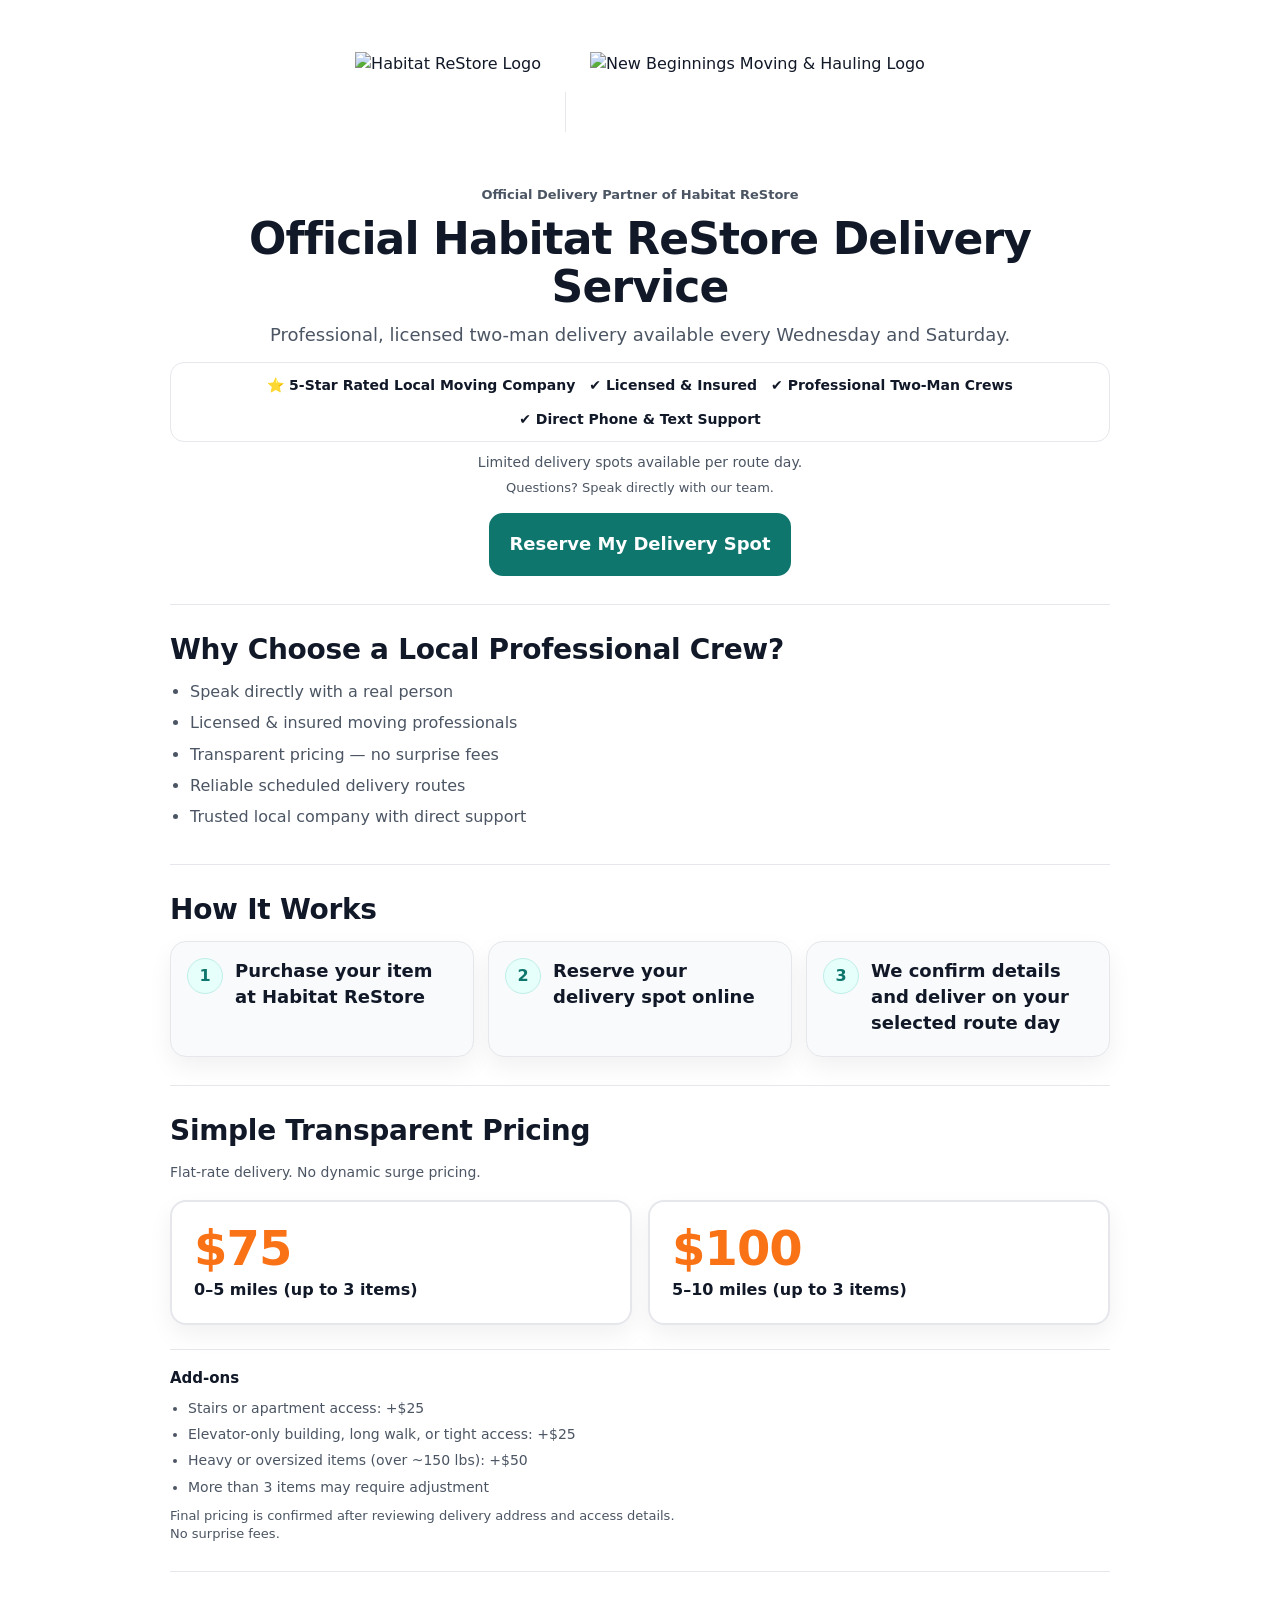
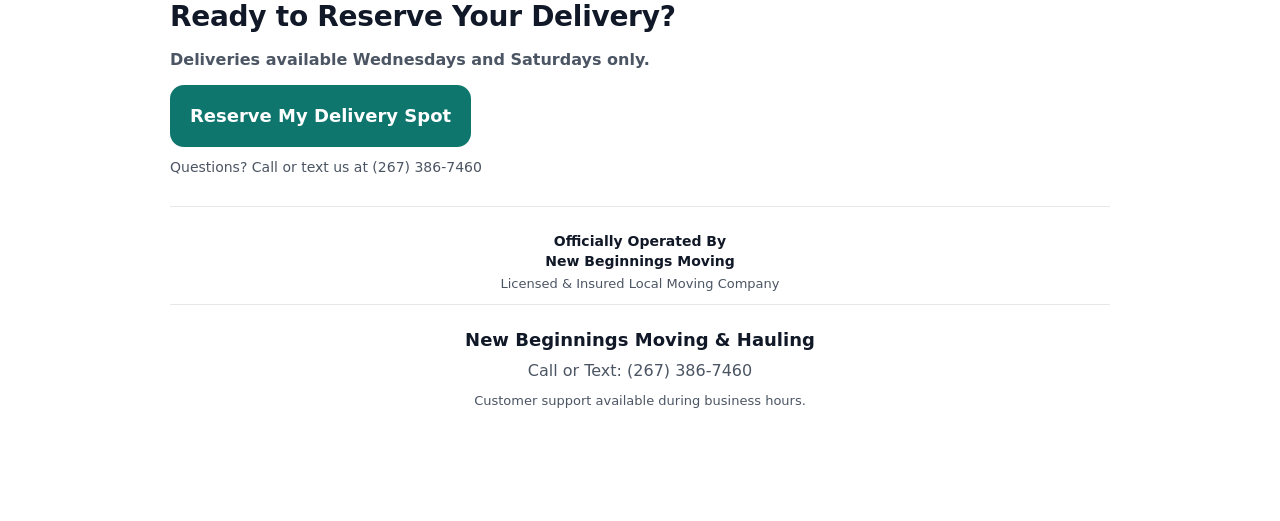
==== index.html @ 978c225a "Rename Home.html to index.html" ====
<!doctype html>
<html lang="en">
<head>
  <meta charset="utf-8" />
  <meta name="viewport" content="width=device-width, initial-scale=1" />
  <title>Habitat ReStore Delivery | New Beginnings Moving & Hauling</title>
  <meta name="description" content="Schedule your Habitat ReStore Delivery with simple, transparent pricing. $75 (0–5 miles) or $100 (5–10 miles). Book via Calendly." />
  <link rel="stylesheet" href="Style.css">
  <link rel="icon" href="https://ucarecdn.com/dc355bc6-8b2e-4a32-876d-1211179829e2/Icon.ico">
</head>

<body>
  <main class="wrap">

    <!-- SECTION 1: TOP / HERO -->
    <section class="hero" aria-label="Hero">
<div class="partner-logos">
    <img src="https://ucarecdn.com/562669d3-bc48-45a2-b106-86c645cd6267/habitatrestorelogotwocolortransparentbackground.png" alt="Habitat ReStore Logo">
    <div class="logo-divider"></div>
    <img src="https://ucarecdn.com/c38a730b-ea31-41b5-84cf-328a54388acd/Untitled1.png" alt="New Beginnings Moving & Hauling Logo">
  </div>

      <div class="hero-topline">Official Delivery Partner of Habitat ReStore</div>

      <h1>Official Habitat ReStore Delivery Service</h1>

      <p>Professional, licensed two-man delivery available every Wednesday and Saturday.</p>

      <div class="trust-strip" aria-label="Trust Strip">
        <div>⭐ 5-Star Rated Local Moving Company</div>
        <div>✔ Licensed &amp; Insured</div>
        <div>✔ Professional Two-Man Crews</div>
        <div>✔ Direct Phone &amp; Text Support</div>
      </div>

      <div class="urgency">Limited delivery spots available per route day.</div>
<div class="reassurance">
  Questions? Speak directly with our team.
</div>
      <div class="btn-row">
        <!-- Replace the # with your Calendly link -->
        <a class="btn" href="#" target="_blank" rel="noopener">Reserve My Delivery Spot</a>
      </div>
    </section>

    <!-- NEW SECTION: WHY CHOOSE -->
    <section aria-label="Why choose a local professional crew">
      <h2>Why Choose a Local Professional Crew?</h2>
      <ul class="clean-bullets">
        <li>Speak directly with a real person</li>
        <li>Licensed &amp; insured moving professionals</li>
        <li>Transparent pricing — no surprise fees</li>
        <li>Reliable scheduled delivery routes</li>
        <li>Trusted local company with direct support</li>
      </ul>
    </section>

    <!-- SECTION: HOW IT WORKS (UPDATED SIMPLE FORMAT) -->
    <section aria-label="How it works">
      <h2>How It Works</h2>

      <div class="grid">
        <div class="card step">
          <div class="badge">1</div>
          <div>
            <h3>Purchase your item at Habitat ReStore</h3>
          </div>
        </div>

        <div class="card step">
          <div class="badge">2</div>
          <div>
            <h3>Reserve your delivery spot online</h3>
          </div>
        </div>

        <div class="card step">
          <div class="badge">3</div>
          <div>
            <h3>We confirm details and deliver on your selected route day</h3>
          </div>
        </div>
      </div>
    </section>

    <!-- SECTION: PRICING (UPDATED) -->
   <section aria-label="Pricing">
 <h2>Simple Transparent Pricing</h2>
<p class="pricing-subline">
  Flat-rate delivery. No dynamic surge pricing.
</p>

  <div class="pricing">
    <!-- $75 Card -->
    <div class="price-card">
      <p class="price">$75</p>
      <div class="price-sub">0–5 miles (up to 3 items)</div>
    </div>

    <!-- $100 Card -->
    <div class="price-card">
      <p class="price">$100</p>
      <div class="price-sub">5–10 miles (up to 3 items)</div>
    </div>
  </div>

  <!-- Add-ons Box -->
  <div class="addons-box">
    <h3>Add-ons</h3>
    <ul>
      <li>Stairs or apartment access: +$25</li>
      <li>Elevator-only building, long walk, or tight access: +$25</li>
      <li>Heavy or oversized items (over ~150 lbs): +$50</li>
      <li>More than 3 items may require adjustment</li>
    </ul>

    <div class="pricing-note">
      Final pricing is confirmed after reviewing delivery address and access details.<br>
      No surprise fees.
    </div>
  </div>
</section>

    <!-- FINAL CTA SECTION (BEFORE FOOTER) -->
    <section aria-label="Final call to action">
      <h2>Ready to Reserve Your Delivery?</h2>
      <p class="cta-sub">Deliveries available Wednesdays and Saturdays only.</p>

      <!-- Replace the # with your Calendly link -->
      <a class="btn" href="#" target="_blank" rel="noopener">Reserve My Delivery Spot</a>

      <div class="cta-small">Questions? Call or text us at (267) 386-7460</div>
    </section>

    <!-- FOOTER -->
     <section class="powered-by">
  <div>Officially Operated By <br>New Beginnings Moving
</div>
  <div>Licensed &amp; Insured Local Moving Company</div>
</section>
    <footer class="footer" aria-label="Footer">
      <div class="name">New Beginnings Moving &amp; Hauling</div>
      <div class="contact">Call or Text: (267) 386-7460</div>
      <small>Customer support available during business hours.</small>
    </footer>

  </main>
</body>
</html>
---- Style.css ----
:root{
  --bg:#ffffff;
  --text:#111827;
  --muted:#4b5563;
  --border:#e5e7eb;
  --card:#f9fafb;
  --accent:#0f766e;  /* teal */
  --accent-dark:#0b5f58;
  --orange:#f97316;  /* orange highlight */
  --shadow: 0 10px 25px rgba(0,0,0,.06);
  --radius:16px;
  --max: 980px;
}

*{ box-sizing:border-box; }
body{
  margin:0;
  font-family: system-ui, -apple-system, Segoe UI, Roboto, Helvetica, Arial, "Apple Color Emoji","Segoe UI Emoji";
  color:var(--text);
  background:var(--bg);
  line-height:1.45;
}

a{ color:inherit; }

.wrap{
  max-width: var(--max);
  margin: 0 auto;
  padding: 20px 16px;
  padding-bottom: 80px; /* helps prevent mobile footer cutoff */
}

section{
  padding: 28px 0;
  border-top: 1px solid var(--border);
}

section:first-of-type{
  border-top: 0;
  padding-top: 18px;
}

.hero{
  padding: 18px 0 28px;
  text-align: center;
}

.hero-topline{
  font-size: 13px;
  color: var(--muted);
  font-weight: 700;
  margin-bottom: 10px;
}

h1{
  margin: 0 0 10px;
  font-size: clamp(28px, 4.8vw, 44px);
  letter-spacing: -0.02em;
  line-height: 1.1;
}

h2{
  margin: 0 0 14px;
  font-size: clamp(20px, 3.4vw, 28px);
  letter-spacing: -0.01em;
  line-height: 1.2;
}

p{
  margin: 0 0 14px;
  font-size: 16px;
  color: var(--muted);
}

.trust{
  margin-top: 10px;
  font-size: 14px;
  color: var(--muted);
  text-align: center;
}
.reassurance{
  margin-top: 6px;
  font-size: 13px;
  color: var(--muted);
}
/* New trust strip + urgency */
.trust-strip{
  margin: 14px auto 10px;
  padding: 12px 16px;
  border-radius: 14px;
  border: 1px solid var(--border);
  background: #ffffff;
  display: flex;
  flex-wrap: wrap;          /* allows wrapping on small screens */
  justify-content: center;  /* center everything */
  align-items: center;
  gap: 14px;
  font-size: 14px;
  font-weight: 600;
  color: var(--text);
}

.urgency{
  margin-top: 8px;
  font-size: 14px;
  color: var(--muted);
  font-weight: 400;
}

.btn{
  display: inline-flex;
  align-items:center;
  justify-content:center;
  width: 100%;
  max-width: 420px;
  padding: 16px 18px;
  border-radius: 14px;
  background: var(--accent);
  color: #fff;
  text-decoration:none;
  font-weight: 700;
  font-size: 18px;
  border: 2px solid var(--accent);
}

.btn:focus{
  outline: 3px solid rgba(15,118,110,.25);
  outline-offset: 2px;
}

.btn:hover{
  background: var(--accent-dark);
  border-color: var(--accent-dark);
}

.btn-row{
  margin-top: 16px;
}

.grid{
  display: grid;
  gap: 14px;
}

.card{
  background: var(--card);
  border: 1px solid var(--border);
  border-radius: var(--radius);
  padding: 16px;
  box-shadow: var(--shadow);
}

.step{
  display:flex;
  gap: 12px;
  align-items:flex-start;
}

.badge{
  flex: 0 0 auto;
  width: 36px;
  height: 36px;
  border-radius: 999px;
  background: #e6fffb;
  border: 1px solid #bfeee8;
  display:flex;
  align-items:center;
  justify-content:center;
  font-weight: 800;
  color: var(--accent);
}

.step h3{
  margin: 0 0 4px;
  font-size: 18px;
  color: var(--text);
}

.step p{
  margin:0;
  font-size: 15px;
  color: var(--muted);
}

/* Clean bullets used in new sections */
.clean-bullets{
  margin: 0;
  padding-left: 20px;
  color: var(--muted);
  font-size: 16px;
}
.clean-bullets li{ margin: 8px 0; }

/* Pricing emphasis (orange highlights) */
.pricing-strong{
  border: 1px solid var(--border);
  border-radius: var(--radius);
  background: #ffffff;
  box-shadow: var(--shadow);
  padding: 16px;
}

.price-line{
  display: flex;
  gap: 10px;
  align-items: baseline;
  padding: 10px 0;
  border-top: 1px solid var(--border);
}
.price-line:first-child{ border-top: 0; }

.price-amount{
  font-size: 40px;
  font-weight: 900;
  letter-spacing:-0.02em;
  line-height: 1;
  color: var(--orange);
  min-width: 88px;
}
.price-detail{
  font-size: 16px;
  color: var(--text);
  font-weight: 700;
}

.addons{
  margin-top: 14px;
  padding: 14px;
  border-radius: 14px;
  border: 1px solid var(--border);
  background: #ffffff;
}

.addons-title{
  font-weight: 900;
  color: var(--text);
  margin-bottom: 8px;
}

.pricing-note{
  margin-top: 12px;
  color: var(--muted);
  font-size: 14px;
  line-height: 1.4;
}

.footer{
  border-top: 1px solid var(--border);
  padding: 22px 0 30px;
  text-align: center;
}

.footer .name{
  font-weight: 900;
  font-size: 18px;
  margin-bottom: 6px;
}

.footer .contact{
  font-size: 16px;
  color: var(--muted);
  margin-bottom: 6px;
}

.footer small{
  color: var(--muted);
  font-size: 13px;
}

.cta-small{
  margin-top: 10px;
  font-size: 14px;
  color: var(--muted);
}

.cta-sub{
  font-weight: 700;
}

/* Desktop enhancements while staying simple */
@media (min-width: 720px){
  .wrap{ padding: 34px 20px 80px; }
  .grid{ grid-template-columns: repeat(3, 1fr); }
  .btn{ width: auto; }
  .hero p{ font-size: 18px; }
  .trust-strip{ text-align: center; }
}

/* PRICING CARDS (retain strong look) */
.pricing{
  display:grid;
  gap: 16px;
}

.price-card{
  background: #ffffff;
  border: 2px solid var(--border);
  border-radius: var(--radius);
  padding: 22px;
  box-shadow: var(--shadow);
  text-align: left;
}

.price{
  font-size: 48px;
  font-weight: 900;
  letter-spacing:-0.02em;
  margin: 0 0 6px;
  line-height: 1;
  color: var(--orange); /* keep orange highlight */
}

.price-sub{
  font-size: 16px;
  font-weight: 700;
  color: var(--text);
}

/* Softer Add-ons Section */
.addons-box{
  margin-top: 24px;
  padding: 18px 0 0;
  border-top: 1px solid var(--border); /* thin divider above */
  background: transparent;            /* remove card look */
}

.addons-box h3{
  margin: 0 0 8px;
  font-size: 15px;        /* smaller */
  font-weight: 600;       /* softer weight */
  color: var(--text);
}

.addons-box ul{
  margin: 0;
  padding-left: 18px;
  font-size: 14px;        /* slightly smaller */
  color: var(--muted);    /* secondary color */
}

.addons-box li{
  margin: 6px 0;
}

.pricing-note{
  margin-top: 10px;
  font-size: 13px;        /* softer */
  color: var(--muted);
  line-height: 1.4;
}

.pricing-subline{
  margin: 6px 0 18px;
  font-size: 14px;
  color: var(--muted);
  font-weight: 400; /* not bold */
}

/* Desktop layout */
@media (min-width: 720px){
  .pricing{
    grid-template-columns: repeat(2, 1fr);
  }
}

.powered-by{
  text-align: center;
  padding: 24px 0 10px;
  font-size: 14px;
  color: var(--muted);
}

.powered-by div:first-child{
  font-weight: 700;
  color: var(--text);
}

.powered-by div:last-child{
  font-size: 13px;
  margin-top: 4px;
}

/* Partner Logos */
.partner-logos{
  display: flex;
  justify-content: center;
  align-items: center;
  gap: 24px;
  margin-bottom: 14px;
}

.partner-logos img{
  height: 120px;      /* same height */
  width: auto;
  object-fit: contain;
}

.logo-divider{
  width: 1px;
  height: 40px;
  background: var(--border);
}

/* Mobile refinement */
@media (max-width: 600px){
  .partner-logos img{
    height: 48px;   /* slightly smaller on mobile */
  }

  .logo-divider{
    height: 32px;
  }
}
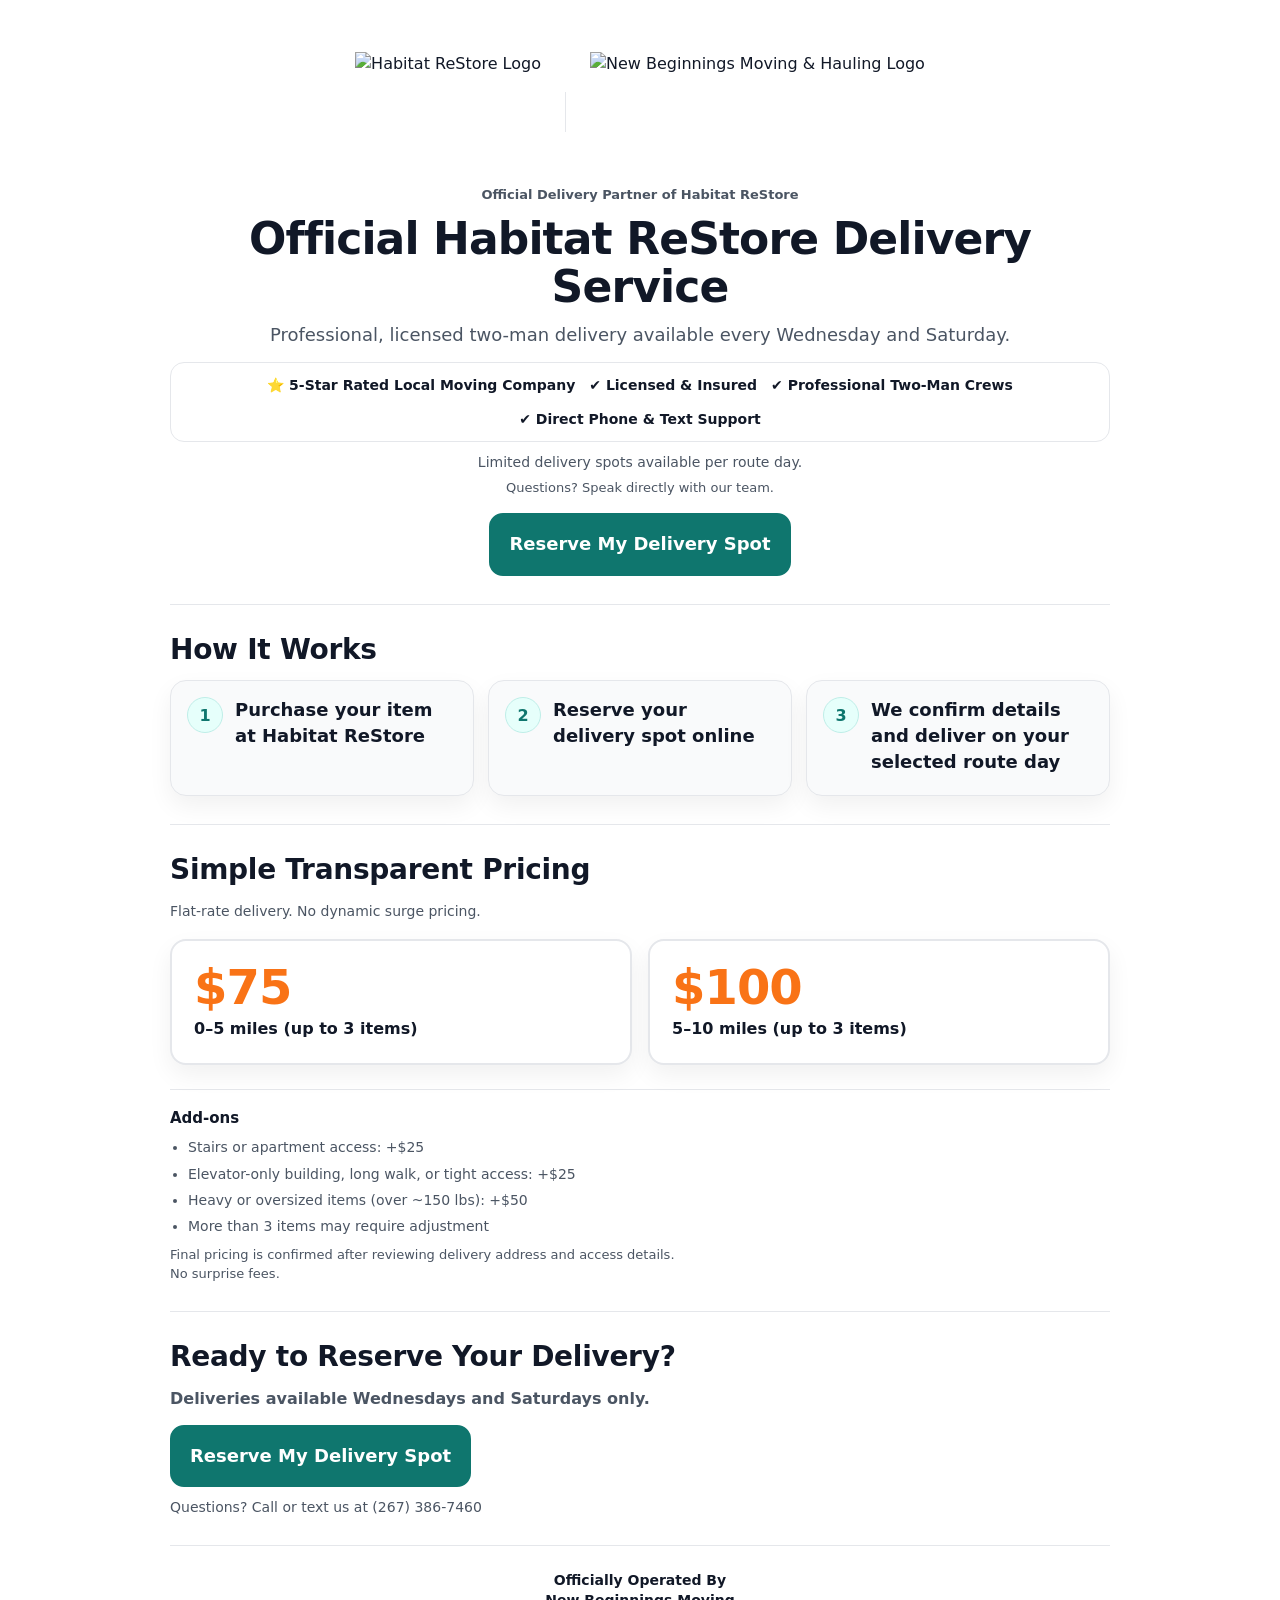
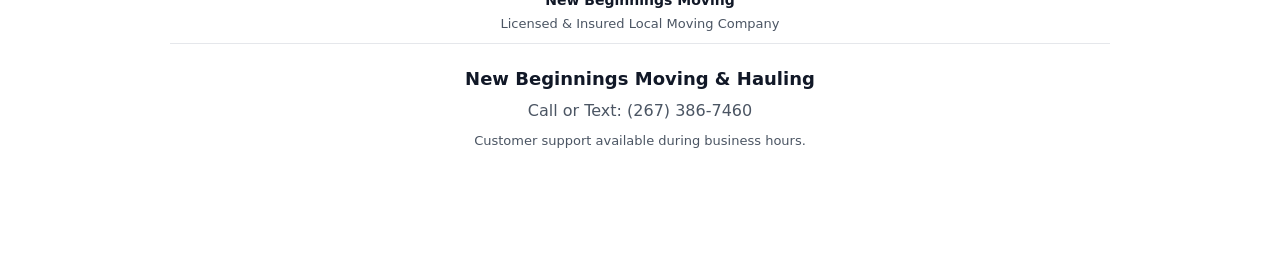
==== commit 0c939326: "Update index.html" ====
--- a/index.html
+++ b/index.html
@@ -39,11 +39,11 @@
 </div>
       <div class="btn-row">
         <!-- Replace the # with your Calendly link -->
-        <a class="btn" href="#" target="_blank" rel="noopener">Reserve My Delivery Spot</a>
+        <a class="btn" href="https://calendly.com/newbeginningsmovingandhauling/habitat-restore-delivery-booking" target="_blank" rel="noopener">Reserve My Delivery Spot</a>
       </div>
     </section>
 
-    <!-- NEW SECTION: WHY CHOOSE -->
+    <!-- NEW SECTION: WHY CHOOSE --
     <section aria-label="Why choose a local professional crew">
       <h2>Why Choose a Local Professional Crew?</h2>
       <ul class="clean-bullets">
@@ -127,7 +127,7 @@
       <p class="cta-sub">Deliveries available Wednesdays and Saturdays only.</p>
 
       <!-- Replace the # with your Calendly link -->
-      <a class="btn" href="#" target="_blank" rel="noopener">Reserve My Delivery Spot</a>
+      <a class="btn" href="https://calendly.com/newbeginningsmovingandhauling/habitat-restore-delivery-booking" target="_blank" rel="noopener">Reserve My Delivery Spot</a>
 
       <div class="cta-small">Questions? Call or text us at (267) 386-7460</div>
     </section>
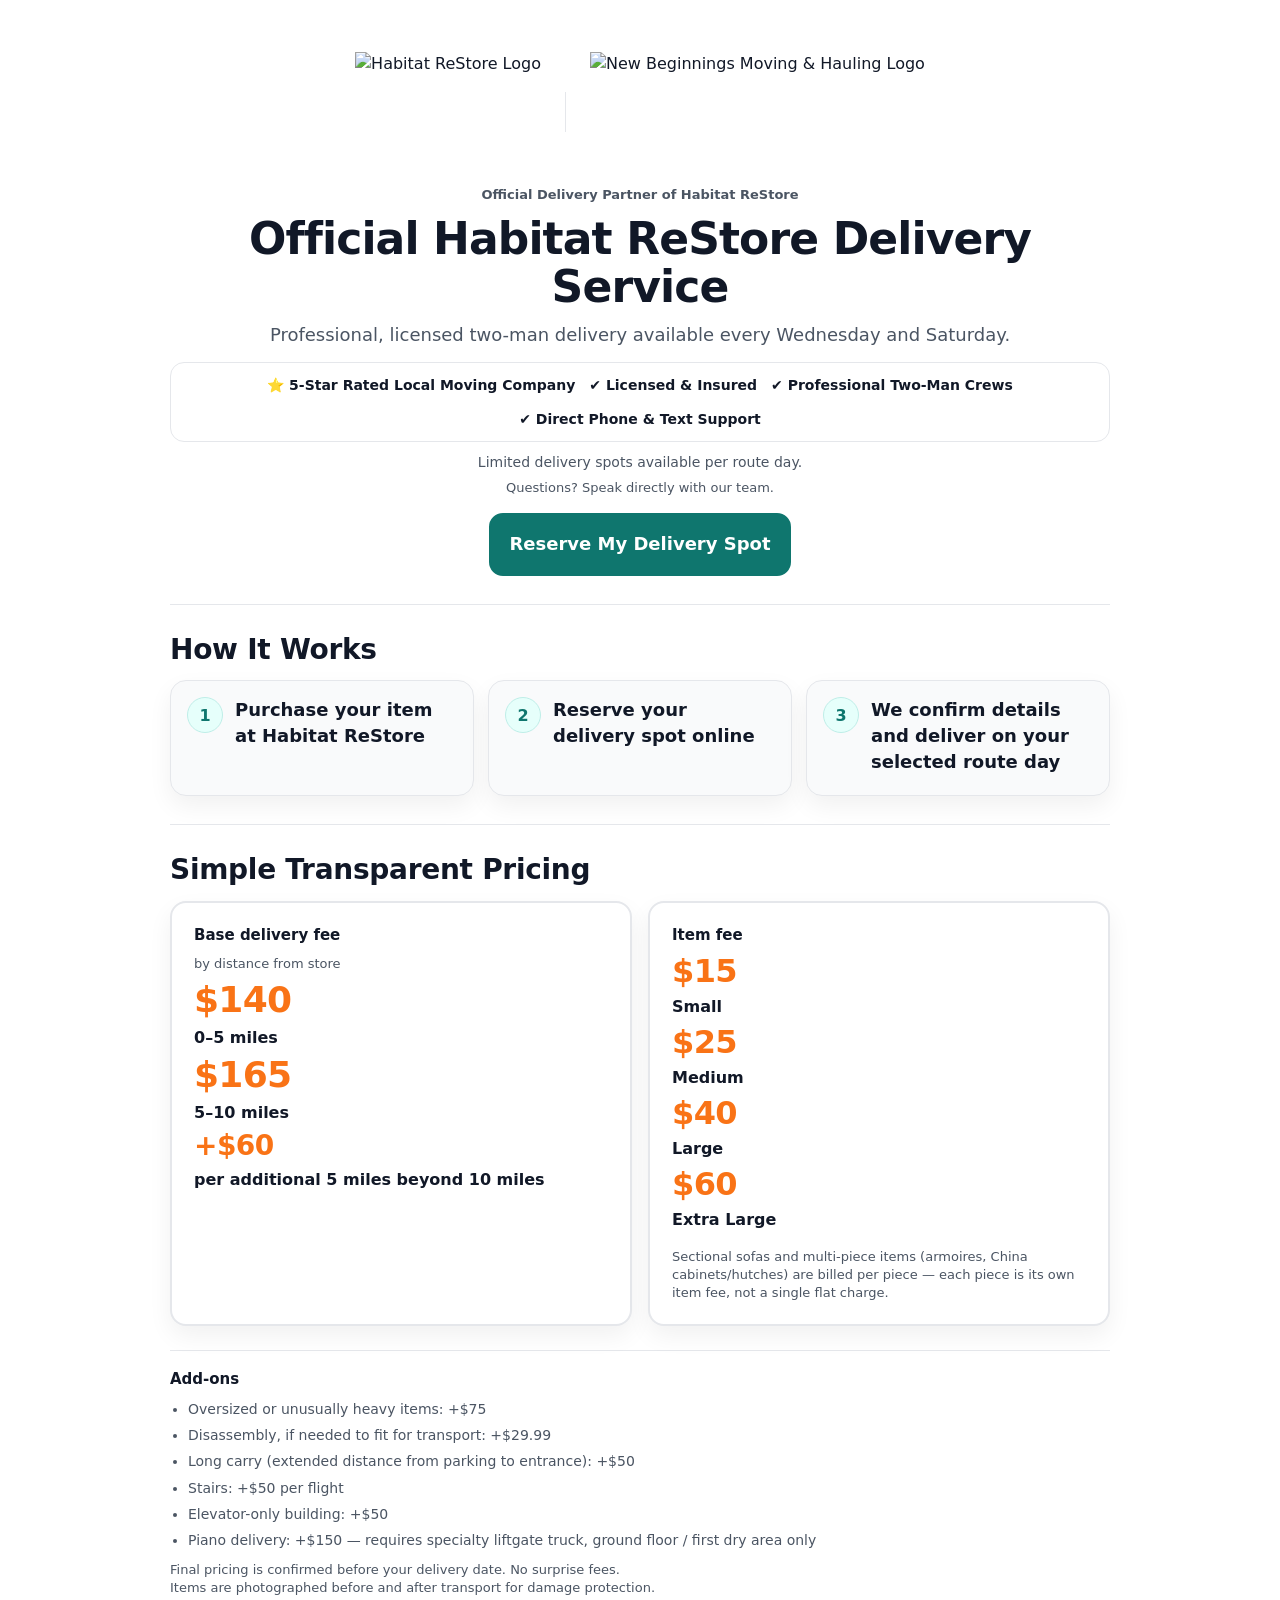
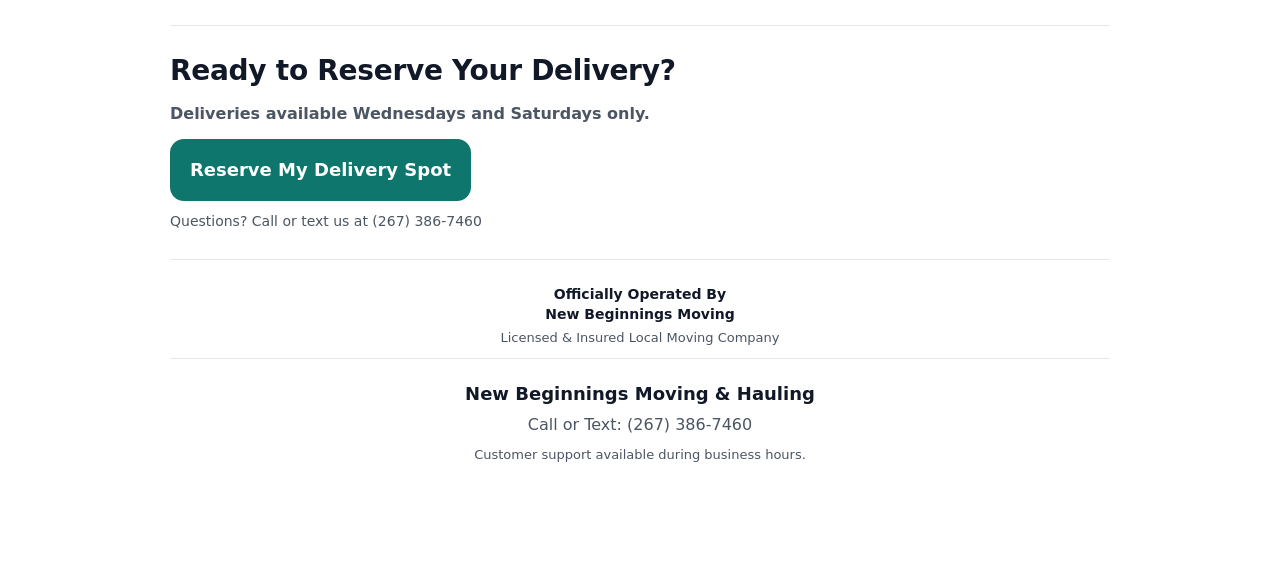
==== commit 41587b58: "update" ====
--- a/index.html
+++ b/index.html
@@ -84,42 +84,52 @@
     </section>
 
     <!-- SECTION: PRICING (UPDATED) -->
-   <section aria-label="Pricing">
- <h2>Simple Transparent Pricing</h2>
-<p class="pricing-subline">
-  Flat-rate delivery. No dynamic surge pricing.
-</p>
+    <section aria-label="Pricing">
+      <h2>Simple Transparent Pricing</h2>
 
-  <div class="pricing">
-    <!-- $75 Card -->
-    <div class="price-card">
-      <p class="price">$75</p>
-      <div class="price-sub">0–5 miles (up to 3 items)</div>
-    </div>
+      <div class="pricing">
+        <div class="price-card" style="display:flex; flex-direction:column; gap:8px;">
+          <div style="font-size:15px; font-weight:700; color:var(--text);">Base delivery fee</div>
+          <div style="font-size:13px; color:var(--muted);">by distance from store</div>
+          <p class="price" style="margin:0; font-size:36px;">$140</p>
+          <div class="price-sub">0–5 miles</div>
+          <p class="price" style="margin:0; font-size:36px;">$165</p>
+          <div class="price-sub">5–10 miles</div>
+          <p class="price" style="margin:0; font-size:28px;">+$60</p>
+          <div class="price-sub">per additional 5 miles beyond 10 miles</div>
+        </div>
 
-    <!-- $100 Card -->
-    <div class="price-card">
-      <p class="price">$100</p>
-      <div class="price-sub">5–10 miles (up to 3 items)</div>
-    </div>
-  </div>
+        <div class="price-card" style="display:flex; flex-direction:column; gap:8px;">
+          <div style="font-size:15px; font-weight:700; color:var(--text);">Item fee</div>
+          <p class="price" style="margin:0; font-size:32px;">$15</p>
+          <div class="price-sub">Small</div>
+          <p class="price" style="margin:0; font-size:32px;">$25</p>
+          <div class="price-sub">Medium</div>
+          <p class="price" style="margin:0; font-size:32px;">$40</p>
+          <div class="price-sub">Large</div>
+          <p class="price" style="margin:0; font-size:32px;">$60</p>
+          <div class="price-sub">Extra Large</div>
+          <div class="pricing-note" style="margin-top:8px; font-size:13px; line-height:1.4;">Sectional sofas and multi-piece items (armoires, China cabinets/hutches) are billed per piece — each piece is its own item fee, not a single flat charge.</div>
+        </div>
+      </div>
 
-  <!-- Add-ons Box -->
-  <div class="addons-box">
-    <h3>Add-ons</h3>
-    <ul>
-      <li>Stairs or apartment access: +$25</li>
-      <li>Elevator-only building, long walk, or tight access: +$25</li>
-      <li>Heavy or oversized items (over ~150 lbs): +$50</li>
-      <li>More than 3 items may require adjustment</li>
-    </ul>
+      <div class="addons-box">
+        <h3>Add-ons</h3>
+        <ul>
+          <li>Oversized or unusually heavy items: +$75</li>
+          <li>Disassembly, if needed to fit for transport: +$29.99</li>
+          <li>Long carry (extended distance from parking to entrance): +$50</li>
+          <li>Stairs: +$50 per flight</li>
+          <li>Elevator-only building: +$50</li>
+          <li>Piano delivery: +$150 — requires specialty liftgate truck, ground floor / first dry area only</li>
+        </ul>
 
-    <div class="pricing-note">
-      Final pricing is confirmed after reviewing delivery address and access details.<br>
-      No surprise fees.
-    </div>
-  </div>
-</section>
+        <div class="pricing-note">
+          Final pricing is confirmed before your delivery date. No surprise fees.<br>
+          Items are photographed before and after transport for damage protection.
+        </div>
+      </div>
+    </section>
 
     <!-- FINAL CTA SECTION (BEFORE FOOTER) -->
     <section aria-label="Final call to action">
